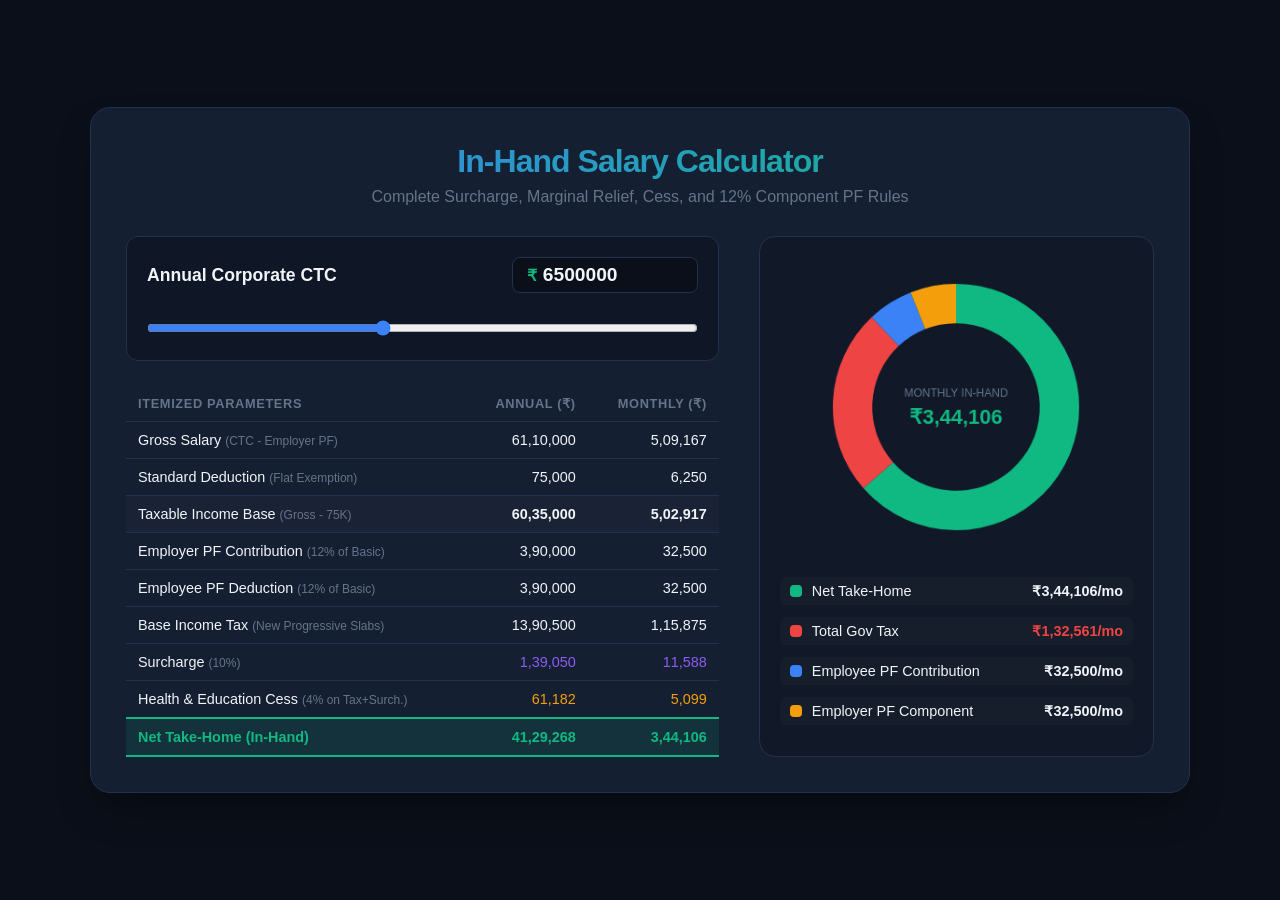
==== index.html @ f37779b2 "Initial commit of local files" ====
<!DOCTYPE html>
<html lang="en">
<head>
    <meta charset="UTF-8">
    <meta name="viewport" content="width=device-width, initial-scale=1.0">
    <title>Comprehensive Salary & Surcharge Calculator</title>
    <style>
        :root {
            --bg-color: #0b0f19;
            --card-bg: #151f32;
            --text-primary: #f1f5f9;
            --text-secondary: #64748b;
            --accent-green: #10b981;
            --accent-blue: #3b82f6;
            --accent-purple: #8b5cf6;
            --accent-amber: #f59e0b;
            --accent-red: #ef4444;
            --border-color: #22314d;
        }

        * {
            box-sizing: border-box;
            margin: 0;
            padding: 0;
            font-family: -apple-system, BlinkMacSystemFont, "Segoe UI", Roboto, sans-serif;
        }

        body {
            background-color: var(--bg-color);
            color: var(--text-primary);
            min-height: 100vh;
            display: flex;
            justify-content: center;
            align-items: center;
            padding: 25px;
        }

        .container {
            background: var(--card-bg);
            border: 1px solid var(--border-color);
            border-radius: 20px;
            width: 100%;
            max-width: 1100px;
            padding: 35px;
            box-shadow: 0 20px 40px -15px rgba(0, 0, 0, 0.5);
        }

        header {
            margin-bottom: 30px;
            text-align: center;
        }

        header h1 {
            font-size: 2rem;
            font-weight: 800;
            letter-spacing: -0.03em;
            margin-bottom: 8px;
            background: linear-gradient(to right, #3b82f6, #10b981);
            -webkit-background-clip: text;
            -webkit-text-fill-color: transparent;
        }

        header p {
            color: var(--text-secondary);
            font-size: 1rem;
        }

        .layout {
            display: grid;
            grid-template-columns: 1.2fr 0.8fr;
            gap: 40px;
        }

        @media (max-width: 900px) {
            .layout {
                grid-template-columns: 1fr;
            }
        }

        .input-group {
            background: rgba(11, 15, 25, 0.5);
            padding: 20px;
            border-radius: 12px;
            border: 1px solid var(--border-color);
            margin-bottom: 25px;
        }

        .label-row {
            display: flex;
            justify-content: space-between;
            align-items: center;
            margin-bottom: 12px;
        }

        label {
            font-weight: 700;
            font-size: 1.1rem;
        }

        .ctc-input-wrapper {
            display: flex;
            align-items: center;
            background: var(--bg-color);
            border: 1px solid var(--border-color);
            border-radius: 8px;
            padding: 6px 14px;
        }

        .ctc-input-wrapper span {
            color: var(--accent-green);
            font-weight: 700;
            margin-right: 6px;
        }

        input[type="number"] {
            background: transparent;
            border: none;
            color: var(--text-primary);
            font-size: 1.2rem;
            font-weight: 800;
            width: 140px;
            outline: none;
        }

        input[type="range"] {
            width: 100%;
            margin-top: 15px;
            accent-color: var(--accent-blue);
            cursor: pointer;
        }

        .breakdown-table {
            width: 100%;
            border-collapse: collapse;
        }

        .breakdown-table th, .breakdown-table td {
            padding: 10px 12px;
            text-align: left;
            border-bottom: 1px solid var(--border-color);
            font-size: 0.9rem;
        }

        .breakdown-table th {
            color: var(--text-secondary);
            font-weight: 600;
            text-transform: uppercase;
            font-size: 0.8rem;
            letter-spacing: 0.05em;
        }

        .breakdown-table td:nth-child(2), .breakdown-table td:nth-child(3) {
            text-align: right;
            font-variant-numeric: tabular-nums;
        }

        .breakdown-table tr.highlight {
            background-color: rgba(16, 185, 129, 0.12);
            font-weight: 800;
            color: var(--accent-green);
            font-size: 1.05rem;
        }

        .breakdown-table tr.highlight td {
            border-bottom: 2px solid var(--accent-green);
            border-top: 2px solid var(--accent-green);
        }

        .chart-panel {
            display: flex;
            flex-direction: column;
            align-items: center;
            justify-content: flex-start;
            background: rgba(11, 15, 25, 0.4);
            border-radius: 16px;
            padding: 30px 20px;
            border: 1px solid var(--border-color);
            height: 100%;
        }

        #chartCanvas {
            max-width: 280px;
            max-height: 280px;
            margin-bottom: 30px;
        }

        .legend {
            width: 100%;
            display: flex;
            flex-direction: column;
            gap: 12px;
        }

        .legend-item {
            display: flex;
            justify-content: space-between;
            align-items: center;
            font-size: 0.9rem;
            padding: 6px 10px;
            border-radius: 6px;
            background: rgba(255, 255, 255, 0.02);
        }

        .legend-left {
            display: flex;
            align-items: center;
        }

        .color-dot {
            width: 12px;
            height: 12px;
            border-radius: 4px;
            margin-right: 10px;
        }
        
        .legend-val {
            font-weight: 700;
            font-variant-numeric: tabular-nums;
        }
    </style>
</head>
<body>

<div class="container">
    <header>
        <h1>In-Hand Salary Calculator</h1>
        <p>Complete Surcharge, Marginal Relief, Cess, and 12% Component PF Rules</p>
    </header>

    <div class="layout">
        <!-- Configuration & Metrics -->
        <div>
            <div class="input-group">
                <div class="label-row">
                    <label for="ctcInput">Annual Corporate CTC</label>
                    <div class="ctc-input-wrapper">
                        <span>₹</span>
                        <input type="number" id="ctcInput" value="6500000" min="200000" max="20000000" step="100000">
                    </div>
                </div>
                <input type="range" id="ctcSlider" min="200000" max="15000000" value="6500000" step="50000">
            </div>

            <table class="breakdown-table">
                <thead>
                    <tr>
                        <th>Itemized Parameters</th>
                        <th style="text-align: right;">Annual (₹)</th>
                        <th style="text-align: right;">Monthly (₹)</th>
                    </tr>
                </thead>
                <tbody>
                    <tr>
                        <td>Gross Salary <small style="color:var(--text-secondary);">(CTC - Employer PF)</small></td>
                        <td id="annualGross">0</td>
                        <td id="monthlyGross">0</td>
                    </tr>
                    <tr>
                        <td>Standard Deduction <small style="color:var(--text-secondary);">(Flat Exemption)</small></td>
                        <td>75,000</td>
                        <td>6,250</td>
                    </tr>
                    <tr style="background: rgba(255,255,255,0.02)">
                        <td>Taxable Income Base <small style="color:var(--text-secondary);">(Gross - 75K)</small></td>
                        <td id="annualTaxable" style="font-weight:600;">0</td>
                        <td id="monthlyTaxable" style="font-weight:600;">0</td>
                    </tr>
                    <tr>
                        <td>Employer PF Contribution <small style="color:var(--text-secondary);">(12% of Basic)</small></td>
                        <td id="annualEmployerPf">0</td>
                        <td id="monthlyEmployerPf">0</td>
                    </tr>
                    <tr>
                        <td>Employee PF Deduction <small style="color:var(--text-secondary);">(12% of Basic)</small></td>
                        <td id="annualEmployeePf">0</td>
                        <td id="monthlyEmployeePf">0</td>
                    </tr>
                    <tr>
                        <td>Base Income Tax <small style="color:var(--text-secondary);">(New Progressive Slabs)</small></td>
                        <td id="annualBaseTax">0</td>
                        <td id="monthlyBaseTax">0</td>
                    </tr>
                    <tr>
                        <td>Surcharge <small style="color:var(--text-secondary);" id="surchargeLabel">(>50L Bracket)</small></td>
                        <td id="annualSurcharge" style="color: var(--accent-purple);">0</td>
                        <td id="monthlySurcharge" style="color: var(--accent-purple);">0</td>
                    </tr>
                    <tr>
                        <td>Health & Education Cess <small style="color:var(--text-secondary);">(4% on Tax+Surch.)</small></td>
                        <td id="annualCess" style="color: var(--accent-amber);">0</td>
                        <td id="monthlyCess" style="color: var(--accent-amber);">0</td>
                    </tr>
                    <tr class="highlight">
                        <td>Net Take-Home (In-Hand)</td>
                        <td id="annualInHand">0</td>
                        <td id="monthlyInHand">0</td>
                    </tr>
                </tbody>
            </table>
        </div>

        <!-- Visual Analytics Side -->
        <div class="chart-panel">
            <canvas id="chartCanvas" width="300" height="300"></canvas>
            <div class="legend">
                <div class="legend-item">
                    <div class="legend-left">
                        <div class="color-dot" style="background-color: var(--accent-green);"></div>
                        <span>Net Take-Home</span>
                    </div>
                    <span class="legend-val" id="legInHand">₹0</span>
                </div>
                <div class="legend-item">
                    <div class="legend-left">
                        <div class="color-dot" style="background-color: var(--accent-red);"></div>
                        <span>Total Gov Tax</span>
                    </div>
                    <span class="legend-val" id="legTax" style="color: var(--accent-red);">₹0</span>
                </div>
                <div class="legend-item">
                    <div class="legend-left">
                        <div class="color-dot" style="background-color: var(--accent-blue);"></div>
                        <span>Employee PF Contribution</span>
                    </div>
                    <span class="legend-val" id="legEmpPf">₹0</span>
                </div>
                <div class="legend-item">
                    <div class="legend-left">
                        <div class="color-dot" style="background-color: var(--accent-amber);"></div>
                        <span>Employer PF Component</span>
                    </div>
                    <span class="legend-val" id="legEmpyrPf">₹0</span>
                </div>
            </div>
        </div>
    </div>
</div>

<script>
    const ctcInput = document.getElementById('ctcInput');
    const ctcSlider = document.getElementById('ctcSlider');
    const canvas = document.getElementById('chartCanvas');
    const ctx = canvas.getContext('2d');

    const elements = {
        annualGross: document.getElementById('annualGross'),
        monthlyGross: document.getElementById('monthlyGross'),
        annualTaxable: document.getElementById('annualTaxable'),
        monthlyTaxable: document.getElementById('monthlyTaxable'),
        annualEmployerPf: document.getElementById('annualEmployerPf'),
        monthlyEmployerPf: document.getElementById('monthlyEmployerPf'),
        annualEmployeePf: document.getElementById('annualEmployeePf'),
        monthlyEmployeePf: document.getElementById('monthlyEmployeePf'),
        annualBaseTax: document.getElementById('annualBaseTax'),
        monthlyBaseTax: document.getElementById('monthlyBaseTax'),
        surchargeLabel: document.getElementById('surchargeLabel'),
        annualSurcharge: document.getElementById('annualSurcharge'),
        monthlySurcharge: document.getElementById('monthlySurcharge'),
        annualCess: document.getElementById('annualCess'),
        monthlyCess: document.getElementById('monthlyCess'),
        annualInHand: document.getElementById('annualInHand'),
        monthlyInHand: document.getElementById('monthlyInHand'),
        legInHand: document.getElementById('legInHand'),
        legTax: document.getElementById('legTax'),
        legEmpPf: document.getElementById('legEmpPf'),
        legEmpyrPf: document.getElementById('legEmpyrPf')
    };

    function formatCurrency(val) {
        return Math.round(val).toLocaleString('en-IN');
    }

    // Evaluates Progressive New Tax Regime base parameters
    function getBaseTax(income) {
        let tax = 0;
        if (income > 2400000) {
            tax += (income - 2400000) * 0.30;
            tax += 300000; // Cumulative tax block summation below 24L
        } else if (income > 2000000) {
            tax += (income - 2000000) * 0.25;
            tax += 200000;
        } else if (income > 1600000) {
            tax += (income - 1600000) * 0.20;
            tax += 120000;
        } else if (income > 1200000) {
            tax += (income - 1200000) * 0.15;
            tax += 60000;
        } else if (income > 800000) {
            tax += (income - 800000) * 0.10;
            tax += 20000;
        } else if (income > 400000) {
            tax += (income - 400000) * 0.05;
        }
        return tax;
    }

    function calculateDeepTax(taxableIncome) {
        if (taxableIncome <= 1200000) {
            return { baseTax: 0, surcharge: 0, cess: 0, totalTax: 0, rateLabel: "0%" };
        }

        let baseTax = getBaseTax(taxableIncome);

        // Section 87A Marginal Tax Protection Rule near 12 Lakh limit
        if (taxableIncome <= 1350000) {
            let excessOver12L = taxableIncome - 1200000;
            if (baseTax > excessOver12L) {
                baseTax = excessOver12L;
            }
        }

        // Determine Surcharge Tiers for the New Tax Regime
        let surchargeRate = 0;
        let limitBoundary = 0;
        let rateLabel = "0%";

        if (taxableIncome > 50000000) { // > 5 Crore
            surchargeRate = 0.25; // New Regime caps max surcharge at 25%
            limitBoundary = 50000000;
            rateLabel = "25%";
        } else if (taxableIncome > 20000000) { // > 2 Crore
            surchargeRate = 0.25;
            limitBoundary = 20000000;
            rateLabel = "25%";
        } else if (taxableIncome > 10000000) { // > 1 Crore
            surchargeRate = 0.15;
            limitBoundary = 10000000;
            rateLabel = "15%";
        } else if (taxableIncome > 5000000) { // > 50 Lakhs
            surchargeRate = 0.10;
            limitBoundary = 5000000;
            rateLabel = "10%";
        }

        let surcharge = baseTax * surchargeRate;
        let taxBeforeCess = baseTax + surcharge;

        // Apply Surcharge Marginal Relief logic
        if (limitBoundary > 0) {
            let baseTaxAtLimit = getBaseTax(limitBoundary);
            let surchargeRateAtLimit = 0;
            
            if (limitBoundary === 50000000) surchargeRateAtLimit = 0.25;
            else if (limitBoundary === 20000000) surchargeRateAtLimit = 0.15;
            else if (limitBoundary === 10000000) surchargeRateAtLimit = 0.10;

            let totalTaxAtLimitBeforeCess = baseTaxAtLimit + (baseTaxAtLimit * surchargeRateAtLimit);
            let excessIncomeOverLimit = taxableIncome - limitBoundary;
            
            let maxTaxAllowedBeforeCess = totalTaxAtLimitBeforeCess + excessIncomeOverLimit;

            if (taxBeforeCess > maxTaxAllowedBeforeCess) {
                taxBeforeCess = maxTaxAllowedBeforeCess;
                surcharge = Math.max(0, taxBeforeCess - baseTax);
                rateLabel = "Relief Applied";
            }
        }

        let cess = taxBeforeCess * 0.04;
        let totalTax = taxBeforeCess + cess;

        return { baseTax, surcharge, cess, totalTax, rateLabel };
    }

    function processCalculations() {
        const ctc = parseFloat(ctcInput.value) || 0;

        const basicSalary = ctc * 0.50; // Benchmarked baseline component ratio
        const employerPF = basicSalary * 0.12;
        const employeePF = basicSalary * 0.12;
        const grossSalary = ctc - employerPF;
        
        const standardDeduction = 75000;
        const taxableIncome = Math.max(0, grossSalary - standardDeduction);

        const taxMetrics = calculateDeepTax(taxableIncome);

        const netInHandAnnual = grossSalary - employeePF - taxMetrics.totalTax;

        // DOM Synchronization
        elements.annualGross.innerText = formatCurrency(grossSalary);
        elements.monthlyGross.innerText = formatCurrency(grossSalary / 12);
        
        elements.annualTaxable.innerText = formatCurrency(taxableIncome);
        elements.monthlyTaxable.innerText = formatCurrency(taxableIncome / 12);

        elements.annualEmployerPf.innerText = formatCurrency(employerPF);
        elements.monthlyEmployerPf.innerText = formatCurrency(employerPF / 12);
        
        elements.annualEmployeePf.innerText = formatCurrency(employeePF);
        elements.monthlyEmployeePf.innerText = formatCurrency(employeePF / 12);

        elements.annualBaseTax.innerText = formatCurrency(taxMetrics.baseTax);
        elements.monthlyBaseTax.innerText = formatCurrency(taxMetrics.baseTax / 12);

        elements.surchargeLabel.innerText = `(${taxMetrics.rateLabel})`;
        elements.annualSurcharge.innerText = formatCurrency(taxMetrics.surcharge);
        elements.monthlySurcharge.innerText = formatCurrency(taxMetrics.surcharge / 12);

        elements.annualCess.innerText = formatCurrency(taxMetrics.cess);
        elements.monthlyCess.innerText = formatCurrency(taxMetrics.cess / 12);

        elements.annualInHand.innerText = formatCurrency(netInHandAnnual);
        elements.monthlyInHand.innerText = formatCurrency(netInHandAnnual / 12);

        // Update Dashboard Sidebar Panel Elements
        elements.legInHand.innerText = "₹" + formatCurrency(netInHandAnnual / 12) + "/mo";
        elements.legTax.innerText = "₹" + formatCurrency(taxMetrics.totalTax / 12) + "/mo";
        elements.legEmpPf.innerText = "₹" + formatCurrency(employeePF / 12) + "/mo";
        elements.legEmpyrPf.innerText = "₹" + formatCurrency(employerPF / 12) + "/mo";

        renderDoughnut(netInHandAnnual, taxMetrics.totalTax, employeePF, employerPF);
    }

    function renderDoughnut(inHand, tax, empPf, empyrPf) {
        const total = inHand + tax + empPf + empyrPf;
        const segments = [
            { value: inHand, color: '#10b981' },
            { value: tax, color: '#ef4444' },
            { value: empPf, color: '#3b82f6' },
            { value: empyrPf, color: '#f59e0b' }
        ];

        ctx.clearRect(0, 0, canvas.width, canvas.height);
        
        const centerX = canvas.width / 2;
        const centerY = canvas.height / 2;
        const radius = Math.min(centerX, centerY) * 0.88;
        const innerRadius = radius * 0.68;

        let startAngle = -Math.PI / 2;

        segments.forEach(seg => {
            if (seg.value <= 0 || total === 0) return;
            const segAngle = (seg.value / total) * 2 * Math.PI;

            ctx.beginPath();
            ctx.arc(centerX, centerY, radius, startAngle, startAngle + segAngle);
            ctx.arc(centerX, centerY, innerRadius, startAngle + segAngle, startAngle, true);
            ctx.closePath();
            ctx.fillStyle = seg.color;
            ctx.fill();

            startAngle += segAngle;
        });

        // Center Infographics
        ctx.fillStyle = '#64748b';
        ctx.font = '500 12px sans-serif';
        ctx.textAlign = 'center';
        ctx.textBaseline = 'middle';
        ctx.fillText('MONTHLY IN-HAND', centerX, centerY - 14);

        ctx.fillStyle = '#10b981';
        ctx.font = 'bold 22px sans-serif';
        ctx.fillText('₹' + formatCurrency(inHand / 12), centerX, centerY + 12);
    }

    ctcInput.addEventListener('input', () => {
        ctcSlider.value = ctcInput.value;
        processCalculations();
    });

    ctcSlider.addEventListener('input', () => {
        ctcInput.value = ctcSlider.value;
        processCalculations();
    });

    processCalculations();
</script>

</body>
</html>
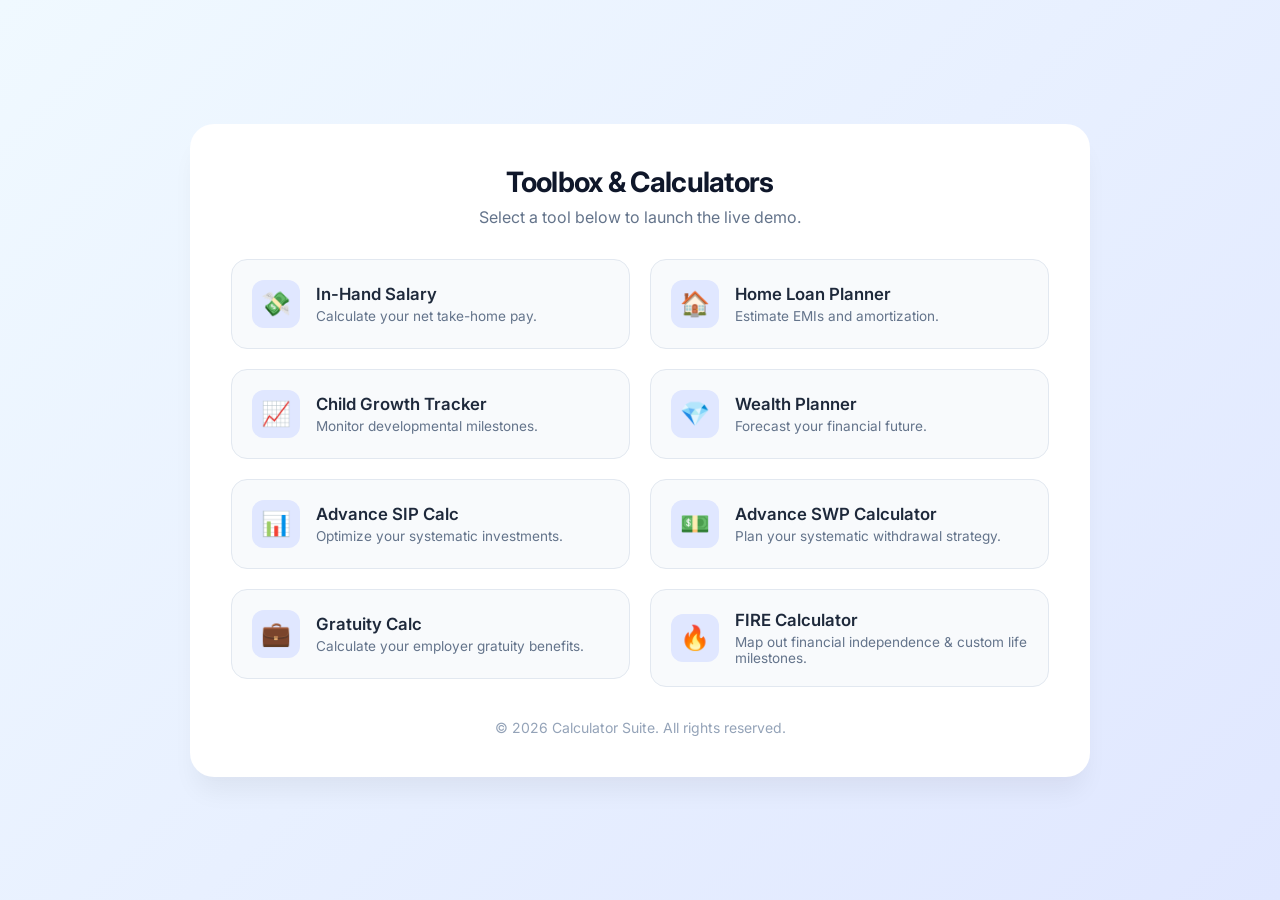
==== commit ccddfe67: "added gh pages workflow" ====
--- a/index.html
+++ b/index.html
@@ -3,571 +3,262 @@
 <head>
     <meta charset="UTF-8">
     <meta name="viewport" content="width=device-width, initial-scale=1.0">
-    <title>Comprehensive Salary & Surcharge Calculator</title>
+    
+    <meta name="description" content="Explore our suite of premium calculators: In-Hand Salary, Home Loan, Child Growth, Wealth Planning, SIP, SWP, and Gratuity.">
+    <meta name="theme-color" content="#4f46e5">
+    <title>Premium Calculator Suite</title>
+
+    <link rel="preconnect" href="https://fonts.googleapis.com">
+    <link rel="preconnect" href="https://fonts.gstatic.com" crossorigin>
+    <link href="https://fonts.googleapis.com/css2?family=Inter:wght@400;500;600;700&display=swap" rel="stylesheet">
+
     <style>
-        :root {
-            --bg-color: #0b0f19;
-            --card-bg: #151f32;
-            --text-primary: #f1f5f9;
-            --text-secondary: #64748b;
-            --accent-green: #10b981;
-            --accent-blue: #3b82f6;
-            --accent-purple: #8b5cf6;
-            --accent-amber: #f59e0b;
-            --accent-red: #ef4444;
-            --border-color: #22314d;
-        }
-
+        /* CSS Reset & Base Styles */
         * {
-            box-sizing: border-box;
             margin: 0;
             padding: 0;
-            font-family: -apple-system, BlinkMacSystemFont, "Segoe UI", Roboto, sans-serif;
+            box-sizing: border-box;
         }
 
         body {
-            background-color: var(--bg-color);
-            color: var(--text-primary);
+            font-family: 'Inter', system-ui, -apple-system, sans-serif;
+            /* Modern soft gradient background */
+            background: linear-gradient(135deg, #f0f9ff 0%, #e0e7ff 100%);
+            color: #1e293b;
             min-height: 100vh;
             display: flex;
+            align-items: center;
             justify-content: center;
+            padding: 20px;
+        }
+
+        /* Main Container Container */
+        .dashboard-container {
+            background: #ffffff;
+            max-width: 900px; /* Slightly wider to accommodate 6 items comfortably */
+            width: 100%;
+            border-radius: 24px;
+            padding: 40px;
+            box-shadow: 0 20px 25px -5px rgba(0, 0, 0, 0.05), 0 8px 10px -6px rgba(0, 0, 0, 0.01);
+            border: 1px solid rgba(255, 255, 255, 0.5);
+        }
+
+        /* Header Styling */
+        header {
+            text-align: center;
+            margin-bottom: 32px;
+        }
+
+        h1 {
+            font-size: 1.75rem;
+            font-weight: 700;
+            color: #0f172a;
+            margin-bottom: 8px;
+            letter-spacing: -0.025em;
+        }
+
+        p.subtitle {
+            color: #64748b;
+            font-size: 1rem;
+            font-weight: 400;
+        }
+
+        /* Grid Layout for Links */
+        .nav-grid {
+            display: grid;
+            grid-template-columns: repeat(auto-fit, minmax(280px, 1fr));
+            gap: 20px;
+            list-style: none;
+        }
+
+        /* Card/Link Styling */
+        .nav-link {
+            display: flex;
             align-items: center;
-            padding: 25px;
-        }
-
-        .container {
-            background: var(--card-bg);
-            border: 1px solid var(--border-color);
-            border-radius: 20px;
-            width: 100%;
-            max-width: 1100px;
-            padding: 35px;
-            box-shadow: 0 20px 40px -15px rgba(0, 0, 0, 0.5);
-        }
-
-        header {
-            margin-bottom: 30px;
+            text-decoration: none;
+            background: #f8fafc;
+            border: 1px solid #e2e8f0;
+            padding: 20px;
+            border-radius: 16px;
+            transition: all 0.3s cubic-bezier(0.4, 0, 0.2, 1);
+            position: relative;
+            overflow: hidden;
+        }
+
+        /* Hover Effects */
+        .nav-link:hover {
+            background: #ffffff;
+            border-color: #c7d2fe;
+            transform: translateY(-4px);
+            box-shadow: 0 10px 15px -3px rgba(79, 70, 229, 0.1), 0 4px 6px -4px rgba(79, 70, 229, 0.05);
+        }
+
+        /* Subtle left border highlight on hover */
+        .nav-link::before {
+            content: '';
+            position: absolute;
+            left: 0;
+            top: 0;
+            bottom: 0;
+            width: 4px;
+            background: #4f46e5;
+            transform: scaleY(0);
+            transition: transform 0.3s ease;
+            border-radius: 16px 0 0 16px;
+        }
+
+        .nav-link:hover::before {
+            transform: scaleY(1);
+        }
+
+        /* Icon Container */
+        .icon-wrapper {
+            display: flex;
+            align-items: center;
+            justify-content: center;
+            width: 48px;
+            height: 48px;
+            background: #e0e7ff;
+            border-radius: 12px;
+            font-size: 1.5rem;
+            margin-right: 16px;
+            flex-shrink: 0;
+            transition: background 0.3s ease;
+        }
+
+        .nav-link:hover .icon-wrapper {
+            background: #c7d2fe;
+        }
+
+        /* Text Container */
+        .text-content {
+            display: flex;
+            flex-direction: column;
+        }
+
+        .link-title {
+            font-size: 1.05rem;
+            font-weight: 600;
+            color: #1e293b;
+            margin-bottom: 4px;
+        }
+
+        .link-desc {
+            font-size: 0.85rem;
+            color: #64748b;
+        }
+
+        /* Footer */
+        footer {
+            margin-top: 32px;
             text-align: center;
-        }
-
-        header h1 {
-            font-size: 2rem;
-            font-weight: 800;
-            letter-spacing: -0.03em;
-            margin-bottom: 8px;
-            background: linear-gradient(to right, #3b82f6, #10b981);
-            -webkit-background-clip: text;
-            -webkit-text-fill-color: transparent;
-        }
-
-        header p {
-            color: var(--text-secondary);
-            font-size: 1rem;
-        }
-
-        .layout {
-            display: grid;
-            grid-template-columns: 1.2fr 0.8fr;
-            gap: 40px;
-        }
-
-        @media (max-width: 900px) {
-            .layout {
+            font-size: 0.875rem;
+            color: #94a3b8;
+        }
+
+        /* Mobile Responsiveness */
+        @media (max-width: 600px) {
+            .dashboard-container {
+                padding: 24px;
+                border-radius: 16px;
+            }
+            .nav-grid {
                 grid-template-columns: 1fr;
             }
-        }
-
-        .input-group {
-            background: rgba(11, 15, 25, 0.5);
-            padding: 20px;
-            border-radius: 12px;
-            border: 1px solid var(--border-color);
-            margin-bottom: 25px;
-        }
-
-        .label-row {
-            display: flex;
-            justify-content: space-between;
-            align-items: center;
-            margin-bottom: 12px;
-        }
-
-        label {
-            font-weight: 700;
-            font-size: 1.1rem;
-        }
-
-        .ctc-input-wrapper {
-            display: flex;
-            align-items: center;
-            background: var(--bg-color);
-            border: 1px solid var(--border-color);
-            border-radius: 8px;
-            padding: 6px 14px;
-        }
-
-        .ctc-input-wrapper span {
-            color: var(--accent-green);
-            font-weight: 700;
-            margin-right: 6px;
-        }
-
-        input[type="number"] {
-            background: transparent;
-            border: none;
-            color: var(--text-primary);
-            font-size: 1.2rem;
-            font-weight: 800;
-            width: 140px;
-            outline: none;
-        }
-
-        input[type="range"] {
-            width: 100%;
-            margin-top: 15px;
-            accent-color: var(--accent-blue);
-            cursor: pointer;
-        }
-
-        .breakdown-table {
-            width: 100%;
-            border-collapse: collapse;
-        }
-
-        .breakdown-table th, .breakdown-table td {
-            padding: 10px 12px;
-            text-align: left;
-            border-bottom: 1px solid var(--border-color);
-            font-size: 0.9rem;
-        }
-
-        .breakdown-table th {
-            color: var(--text-secondary);
-            font-weight: 600;
-            text-transform: uppercase;
-            font-size: 0.8rem;
-            letter-spacing: 0.05em;
-        }
-
-        .breakdown-table td:nth-child(2), .breakdown-table td:nth-child(3) {
-            text-align: right;
-            font-variant-numeric: tabular-nums;
-        }
-
-        .breakdown-table tr.highlight {
-            background-color: rgba(16, 185, 129, 0.12);
-            font-weight: 800;
-            color: var(--accent-green);
-            font-size: 1.05rem;
-        }
-
-        .breakdown-table tr.highlight td {
-            border-bottom: 2px solid var(--accent-green);
-            border-top: 2px solid var(--accent-green);
-        }
-
-        .chart-panel {
-            display: flex;
-            flex-direction: column;
-            align-items: center;
-            justify-content: flex-start;
-            background: rgba(11, 15, 25, 0.4);
-            border-radius: 16px;
-            padding: 30px 20px;
-            border: 1px solid var(--border-color);
-            height: 100%;
-        }
-
-        #chartCanvas {
-            max-width: 280px;
-            max-height: 280px;
-            margin-bottom: 30px;
-        }
-
-        .legend {
-            width: 100%;
-            display: flex;
-            flex-direction: column;
-            gap: 12px;
-        }
-
-        .legend-item {
-            display: flex;
-            justify-content: space-between;
-            align-items: center;
-            font-size: 0.9rem;
-            padding: 6px 10px;
-            border-radius: 6px;
-            background: rgba(255, 255, 255, 0.02);
-        }
-
-        .legend-left {
-            display: flex;
-            align-items: center;
-        }
-
-        .color-dot {
-            width: 12px;
-            height: 12px;
-            border-radius: 4px;
-            margin-right: 10px;
-        }
-        
-        .legend-val {
-            font-weight: 700;
-            font-variant-numeric: tabular-nums;
         }
     </style>
 </head>
 <body>
 
-<div class="container">
-    <header>
-        <h1>In-Hand Salary Calculator</h1>
-        <p>Complete Surcharge, Marginal Relief, Cess, and 12% Component PF Rules</p>
-    </header>
-
-    <div class="layout">
-        <!-- Configuration & Metrics -->
-        <div>
-            <div class="input-group">
-                <div class="label-row">
-                    <label for="ctcInput">Annual Corporate CTC</label>
-                    <div class="ctc-input-wrapper">
-                        <span>₹</span>
-                        <input type="number" id="ctcInput" value="6500000" min="200000" max="20000000" step="100000">
-                    </div>
-                </div>
-                <input type="range" id="ctcSlider" min="200000" max="15000000" value="6500000" step="50000">
-            </div>
-
-            <table class="breakdown-table">
-                <thead>
-                    <tr>
-                        <th>Itemized Parameters</th>
-                        <th style="text-align: right;">Annual (₹)</th>
-                        <th style="text-align: right;">Monthly (₹)</th>
-                    </tr>
-                </thead>
-                <tbody>
-                    <tr>
-                        <td>Gross Salary <small style="color:var(--text-secondary);">(CTC - Employer PF)</small></td>
-                        <td id="annualGross">0</td>
-                        <td id="monthlyGross">0</td>
-                    </tr>
-                    <tr>
-                        <td>Standard Deduction <small style="color:var(--text-secondary);">(Flat Exemption)</small></td>
-                        <td>75,000</td>
-                        <td>6,250</td>
-                    </tr>
-                    <tr style="background: rgba(255,255,255,0.02)">
-                        <td>Taxable Income Base <small style="color:var(--text-secondary);">(Gross - 75K)</small></td>
-                        <td id="annualTaxable" style="font-weight:600;">0</td>
-                        <td id="monthlyTaxable" style="font-weight:600;">0</td>
-                    </tr>
-                    <tr>
-                        <td>Employer PF Contribution <small style="color:var(--text-secondary);">(12% of Basic)</small></td>
-                        <td id="annualEmployerPf">0</td>
-                        <td id="monthlyEmployerPf">0</td>
-                    </tr>
-                    <tr>
-                        <td>Employee PF Deduction <small style="color:var(--text-secondary);">(12% of Basic)</small></td>
-                        <td id="annualEmployeePf">0</td>
-                        <td id="monthlyEmployeePf">0</td>
-                    </tr>
-                    <tr>
-                        <td>Base Income Tax <small style="color:var(--text-secondary);">(New Progressive Slabs)</small></td>
-                        <td id="annualBaseTax">0</td>
-                        <td id="monthlyBaseTax">0</td>
-                    </tr>
-                    <tr>
-                        <td>Surcharge <small style="color:var(--text-secondary);" id="surchargeLabel">(>50L Bracket)</small></td>
-                        <td id="annualSurcharge" style="color: var(--accent-purple);">0</td>
-                        <td id="monthlySurcharge" style="color: var(--accent-purple);">0</td>
-                    </tr>
-                    <tr>
-                        <td>Health & Education Cess <small style="color:var(--text-secondary);">(4% on Tax+Surch.)</small></td>
-                        <td id="annualCess" style="color: var(--accent-amber);">0</td>
-                        <td id="monthlyCess" style="color: var(--accent-amber);">0</td>
-                    </tr>
-                    <tr class="highlight">
-                        <td>Net Take-Home (In-Hand)</td>
-                        <td id="annualInHand">0</td>
-                        <td id="monthlyInHand">0</td>
-                    </tr>
-                </tbody>
-            </table>
-        </div>
-
-        <!-- Visual Analytics Side -->
-        <div class="chart-panel">
-            <canvas id="chartCanvas" width="300" height="300"></canvas>
-            <div class="legend">
-                <div class="legend-item">
-                    <div class="legend-left">
-                        <div class="color-dot" style="background-color: var(--accent-green);"></div>
-                        <span>Net Take-Home</span>
-                    </div>
-                    <span class="legend-val" id="legInHand">₹0</span>
-                </div>
-                <div class="legend-item">
-                    <div class="legend-left">
-                        <div class="color-dot" style="background-color: var(--accent-red);"></div>
-                        <span>Total Gov Tax</span>
-                    </div>
-                    <span class="legend-val" id="legTax" style="color: var(--accent-red);">₹0</span>
-                </div>
-                <div class="legend-item">
-                    <div class="legend-left">
-                        <div class="color-dot" style="background-color: var(--accent-blue);"></div>
-                        <span>Employee PF Contribution</span>
-                    </div>
-                    <span class="legend-val" id="legEmpPf">₹0</span>
-                </div>
-                <div class="legend-item">
-                    <div class="legend-left">
-                        <div class="color-dot" style="background-color: var(--accent-amber);"></div>
-                        <span>Employer PF Component</span>
-                    </div>
-                    <span class="legend-val" id="legEmpyrPf">₹0</span>
-                </div>
-            </div>
-        </div>
-    </div>
-</div>
-
-<script>
-    const ctcInput = document.getElementById('ctcInput');
-    const ctcSlider = document.getElementById('ctcSlider');
-    const canvas = document.getElementById('chartCanvas');
-    const ctx = canvas.getContext('2d');
-
-    const elements = {
-        annualGross: document.getElementById('annualGross'),
-        monthlyGross: document.getElementById('monthlyGross'),
-        annualTaxable: document.getElementById('annualTaxable'),
-        monthlyTaxable: document.getElementById('monthlyTaxable'),
-        annualEmployerPf: document.getElementById('annualEmployerPf'),
-        monthlyEmployerPf: document.getElementById('monthlyEmployerPf'),
-        annualEmployeePf: document.getElementById('annualEmployeePf'),
-        monthlyEmployeePf: document.getElementById('monthlyEmployeePf'),
-        annualBaseTax: document.getElementById('annualBaseTax'),
-        monthlyBaseTax: document.getElementById('monthlyBaseTax'),
-        surchargeLabel: document.getElementById('surchargeLabel'),
-        annualSurcharge: document.getElementById('annualSurcharge'),
-        monthlySurcharge: document.getElementById('monthlySurcharge'),
-        annualCess: document.getElementById('annualCess'),
-        monthlyCess: document.getElementById('monthlyCess'),
-        annualInHand: document.getElementById('annualInHand'),
-        monthlyInHand: document.getElementById('monthlyInHand'),
-        legInHand: document.getElementById('legInHand'),
-        legTax: document.getElementById('legTax'),
-        legEmpPf: document.getElementById('legEmpPf'),
-        legEmpyrPf: document.getElementById('legEmpyrPf')
-    };
-
-    function formatCurrency(val) {
-        return Math.round(val).toLocaleString('en-IN');
-    }
-
-    // Evaluates Progressive New Tax Regime base parameters
-    function getBaseTax(income) {
-        let tax = 0;
-        if (income > 2400000) {
-            tax += (income - 2400000) * 0.30;
-            tax += 300000; // Cumulative tax block summation below 24L
-        } else if (income > 2000000) {
-            tax += (income - 2000000) * 0.25;
-            tax += 200000;
-        } else if (income > 1600000) {
-            tax += (income - 1600000) * 0.20;
-            tax += 120000;
-        } else if (income > 1200000) {
-            tax += (income - 1200000) * 0.15;
-            tax += 60000;
-        } else if (income > 800000) {
-            tax += (income - 800000) * 0.10;
-            tax += 20000;
-        } else if (income > 400000) {
-            tax += (income - 400000) * 0.05;
-        }
-        return tax;
-    }
-
-    function calculateDeepTax(taxableIncome) {
-        if (taxableIncome <= 1200000) {
-            return { baseTax: 0, surcharge: 0, cess: 0, totalTax: 0, rateLabel: "0%" };
-        }
-
-        let baseTax = getBaseTax(taxableIncome);
-
-        // Section 87A Marginal Tax Protection Rule near 12 Lakh limit
-        if (taxableIncome <= 1350000) {
-            let excessOver12L = taxableIncome - 1200000;
-            if (baseTax > excessOver12L) {
-                baseTax = excessOver12L;
-            }
-        }
-
-        // Determine Surcharge Tiers for the New Tax Regime
-        let surchargeRate = 0;
-        let limitBoundary = 0;
-        let rateLabel = "0%";
-
-        if (taxableIncome > 50000000) { // > 5 Crore
-            surchargeRate = 0.25; // New Regime caps max surcharge at 25%
-            limitBoundary = 50000000;
-            rateLabel = "25%";
-        } else if (taxableIncome > 20000000) { // > 2 Crore
-            surchargeRate = 0.25;
-            limitBoundary = 20000000;
-            rateLabel = "25%";
-        } else if (taxableIncome > 10000000) { // > 1 Crore
-            surchargeRate = 0.15;
-            limitBoundary = 10000000;
-            rateLabel = "15%";
-        } else if (taxableIncome > 5000000) { // > 50 Lakhs
-            surchargeRate = 0.10;
-            limitBoundary = 5000000;
-            rateLabel = "10%";
-        }
-
-        let surcharge = baseTax * surchargeRate;
-        let taxBeforeCess = baseTax + surcharge;
-
-        // Apply Surcharge Marginal Relief logic
-        if (limitBoundary > 0) {
-            let baseTaxAtLimit = getBaseTax(limitBoundary);
-            let surchargeRateAtLimit = 0;
-            
-            if (limitBoundary === 50000000) surchargeRateAtLimit = 0.25;
-            else if (limitBoundary === 20000000) surchargeRateAtLimit = 0.15;
-            else if (limitBoundary === 10000000) surchargeRateAtLimit = 0.10;
-
-            let totalTaxAtLimitBeforeCess = baseTaxAtLimit + (baseTaxAtLimit * surchargeRateAtLimit);
-            let excessIncomeOverLimit = taxableIncome - limitBoundary;
-            
-            let maxTaxAllowedBeforeCess = totalTaxAtLimitBeforeCess + excessIncomeOverLimit;
-
-            if (taxBeforeCess > maxTaxAllowedBeforeCess) {
-                taxBeforeCess = maxTaxAllowedBeforeCess;
-                surcharge = Math.max(0, taxBeforeCess - baseTax);
-                rateLabel = "Relief Applied";
-            }
-        }
-
-        let cess = taxBeforeCess * 0.04;
-        let totalTax = taxBeforeCess + cess;
-
-        return { baseTax, surcharge, cess, totalTax, rateLabel };
-    }
-
-    function processCalculations() {
-        const ctc = parseFloat(ctcInput.value) || 0;
-
-        const basicSalary = ctc * 0.50; // Benchmarked baseline component ratio
-        const employerPF = basicSalary * 0.12;
-        const employeePF = basicSalary * 0.12;
-        const grossSalary = ctc - employerPF;
+    <main class="dashboard-container">
+        <header>
+            <h1>Toolbox & Calculators</h1>
+            <p class="subtitle">Select a tool below to launch the live demo.</p>
+        </header>
         
-        const standardDeduction = 75000;
-        const taxableIncome = Math.max(0, grossSalary - standardDeduction);
-
-        const taxMetrics = calculateDeepTax(taxableIncome);
-
-        const netInHandAnnual = grossSalary - employeePF - taxMetrics.totalTax;
-
-        // DOM Synchronization
-        elements.annualGross.innerText = formatCurrency(grossSalary);
-        elements.monthlyGross.innerText = formatCurrency(grossSalary / 12);
-        
-        elements.annualTaxable.innerText = formatCurrency(taxableIncome);
-        elements.monthlyTaxable.innerText = formatCurrency(taxableIncome / 12);
-
-        elements.annualEmployerPf.innerText = formatCurrency(employerPF);
-        elements.monthlyEmployerPf.innerText = formatCurrency(employerPF / 12);
-        
-        elements.annualEmployeePf.innerText = formatCurrency(employeePF);
-        elements.monthlyEmployeePf.innerText = formatCurrency(employeePF / 12);
-
-        elements.annualBaseTax.innerText = formatCurrency(taxMetrics.baseTax);
-        elements.monthlyBaseTax.innerText = formatCurrency(taxMetrics.baseTax / 12);
-
-        elements.surchargeLabel.innerText = `(${taxMetrics.rateLabel})`;
-        elements.annualSurcharge.innerText = formatCurrency(taxMetrics.surcharge);
-        elements.monthlySurcharge.innerText = formatCurrency(taxMetrics.surcharge / 12);
-
-        elements.annualCess.innerText = formatCurrency(taxMetrics.cess);
-        elements.monthlyCess.innerText = formatCurrency(taxMetrics.cess / 12);
-
-        elements.annualInHand.innerText = formatCurrency(netInHandAnnual);
-        elements.monthlyInHand.innerText = formatCurrency(netInHandAnnual / 12);
-
-        // Update Dashboard Sidebar Panel Elements
-        elements.legInHand.innerText = "₹" + formatCurrency(netInHandAnnual / 12) + "/mo";
-        elements.legTax.innerText = "₹" + formatCurrency(taxMetrics.totalTax / 12) + "/mo";
-        elements.legEmpPf.innerText = "₹" + formatCurrency(employeePF / 12) + "/mo";
-        elements.legEmpyrPf.innerText = "₹" + formatCurrency(employerPF / 12) + "/mo";
-
-        renderDoughnut(netInHandAnnual, taxMetrics.totalTax, employeePF, employerPF);
-    }
-
-    function renderDoughnut(inHand, tax, empPf, empyrPf) {
-        const total = inHand + tax + empPf + empyrPf;
-        const segments = [
-            { value: inHand, color: '#10b981' },
-            { value: tax, color: '#ef4444' },
-            { value: empPf, color: '#3b82f6' },
-            { value: empyrPf, color: '#f59e0b' }
-        ];
-
-        ctx.clearRect(0, 0, canvas.width, canvas.height);
-        
-        const centerX = canvas.width / 2;
-        const centerY = canvas.height / 2;
-        const radius = Math.min(centerX, centerY) * 0.88;
-        const innerRadius = radius * 0.68;
-
-        let startAngle = -Math.PI / 2;
-
-        segments.forEach(seg => {
-            if (seg.value <= 0 || total === 0) return;
-            const segAngle = (seg.value / total) * 2 * Math.PI;
-
-            ctx.beginPath();
-            ctx.arc(centerX, centerY, radius, startAngle, startAngle + segAngle);
-            ctx.arc(centerX, centerY, innerRadius, startAngle + segAngle, startAngle, true);
-            ctx.closePath();
-            ctx.fillStyle = seg.color;
-            ctx.fill();
-
-            startAngle += segAngle;
-        });
-
-        // Center Infographics
-        ctx.fillStyle = '#64748b';
-        ctx.font = '500 12px sans-serif';
-        ctx.textAlign = 'center';
-        ctx.textBaseline = 'middle';
-        ctx.fillText('MONTHLY IN-HAND', centerX, centerY - 14);
-
-        ctx.fillStyle = '#10b981';
-        ctx.font = 'bold 22px sans-serif';
-        ctx.fillText('₹' + formatCurrency(inHand / 12), centerX, centerY + 12);
-    }
-
-    ctcInput.addEventListener('input', () => {
-        ctcSlider.value = ctcInput.value;
-        processCalculations();
-    });
-
-    ctcSlider.addEventListener('input', () => {
-        ctcInput.value = ctcSlider.value;
-        processCalculations();
-    });
-
-    processCalculations();
-</script>
+        <nav>
+            <ul class="nav-grid">
+                <li>
+                    <a href="/calculator/inhandsalary" target="_blank" rel="noopener noreferrer" class="nav-link" aria-label="Open In-Hand Salary Calculator">
+                        <div class="icon-wrapper">💸</div>
+                        <div class="text-content">
+                            <span class="link-title">In-Hand Salary</span>
+                            <span class="link-desc">Calculate your net take-home pay.</span>
+                        </div>
+                    </a>
+                </li>
+                <li>
+                    <a href="/calculator/homeloanplan" target="_blank" rel="noopener noreferrer" class="nav-link" aria-label="Open Home Loan Plan Calculator">
+                        <div class="icon-wrapper">🏠</div>
+                        <div class="text-content">
+                            <span class="link-title">Home Loan Planner</span>
+                            <span class="link-desc">Estimate EMIs and amortization.</span>
+                        </div>
+                    </a>
+                </li>
+                <li>
+                    <a href="/calculator/childgrowthtracker" target="_blank" rel="noopener noreferrer" class="nav-link" aria-label="Open Child Growth Tracker">
+                        <div class="icon-wrapper">📈</div>
+                        <div class="text-content">
+                            <span class="link-title">Child Growth Tracker</span>
+                            <span class="link-desc">Monitor developmental milestones.</span>
+                        </div>
+                    </a>
+                </li>
+                <li>
+                    <a href="/calculator/wealthplanner" target="_blank" rel="noopener noreferrer" class="nav-link" aria-label="Open Wealth Advance Planner">
+                        <div class="icon-wrapper">💎</div>
+                        <div class="text-content">
+                            <span class="link-title">Wealth Planner</span>
+                            <span class="link-desc">Forecast your financial future.</span>
+                        </div>
+                    </a>
+                </li>
+                <li>
+                    <a href="/calculator/sipadvance" target="_blank" rel="noopener noreferrer" class="nav-link" aria-label="Open Advance SIP Calculator">
+                        <div class="icon-wrapper">📊</div>
+                        <div class="text-content">
+                            <span class="link-title">Advance SIP Calc</span>
+                            <span class="link-desc">Optimize your systematic investments.</span>
+                        </div>
+                    </a>
+                </li>
+                <li>
+                    <a href="/calculator/swp" target="_blank" rel="noopener noreferrer" class="nav-link" aria-label="Open SWP Calculator">
+                        <div class="icon-wrapper">💵</div>
+                        <div class="text-content">
+                            <span class="link-title">Advance SWP Calculator</span>
+                            <span class="link-desc">Plan your systematic withdrawal strategy.</span>
+                        </div>
+                    </a>
+                </li>
+                <li>
+                    <a href="/calculator/gratuity" target="_blank" rel="noopener noreferrer" class="nav-link" aria-label="Open Gratuity Calculator">
+                        <div class="icon-wrapper">💼</div>
+                        <div class="text-content">
+                            <span class="link-title">Gratuity Calc</span>
+                            <span class="link-desc">Calculate your employer gratuity benefits.</span>
+                        </div>
+                    </a>
+                </li>
+
+                <!-- FIRE Milestone Calculator -->
+                <li>
+                    <a href="/calculator/fire" target="_blank" rel="noopener noreferrer" class="nav-link" aria-label="Open FIRE Milestone Planner">
+                        <div class="icon-wrapper">🔥</div>
+                        <div class="text-content">
+                            <span class="link-title">FIRE Calculator</span>
+                            <span class="link-desc">Map out financial independence & custom life milestones.</span>
+                        </div>
+                    </a>
+                </li>
+            </ul>
+        </nav>
+
+        <footer>
+            <p>&copy; 2026 Calculator Suite. All rights reserved.</p>
+        </footer>
+    </main>
 
 </body>
 </html>
